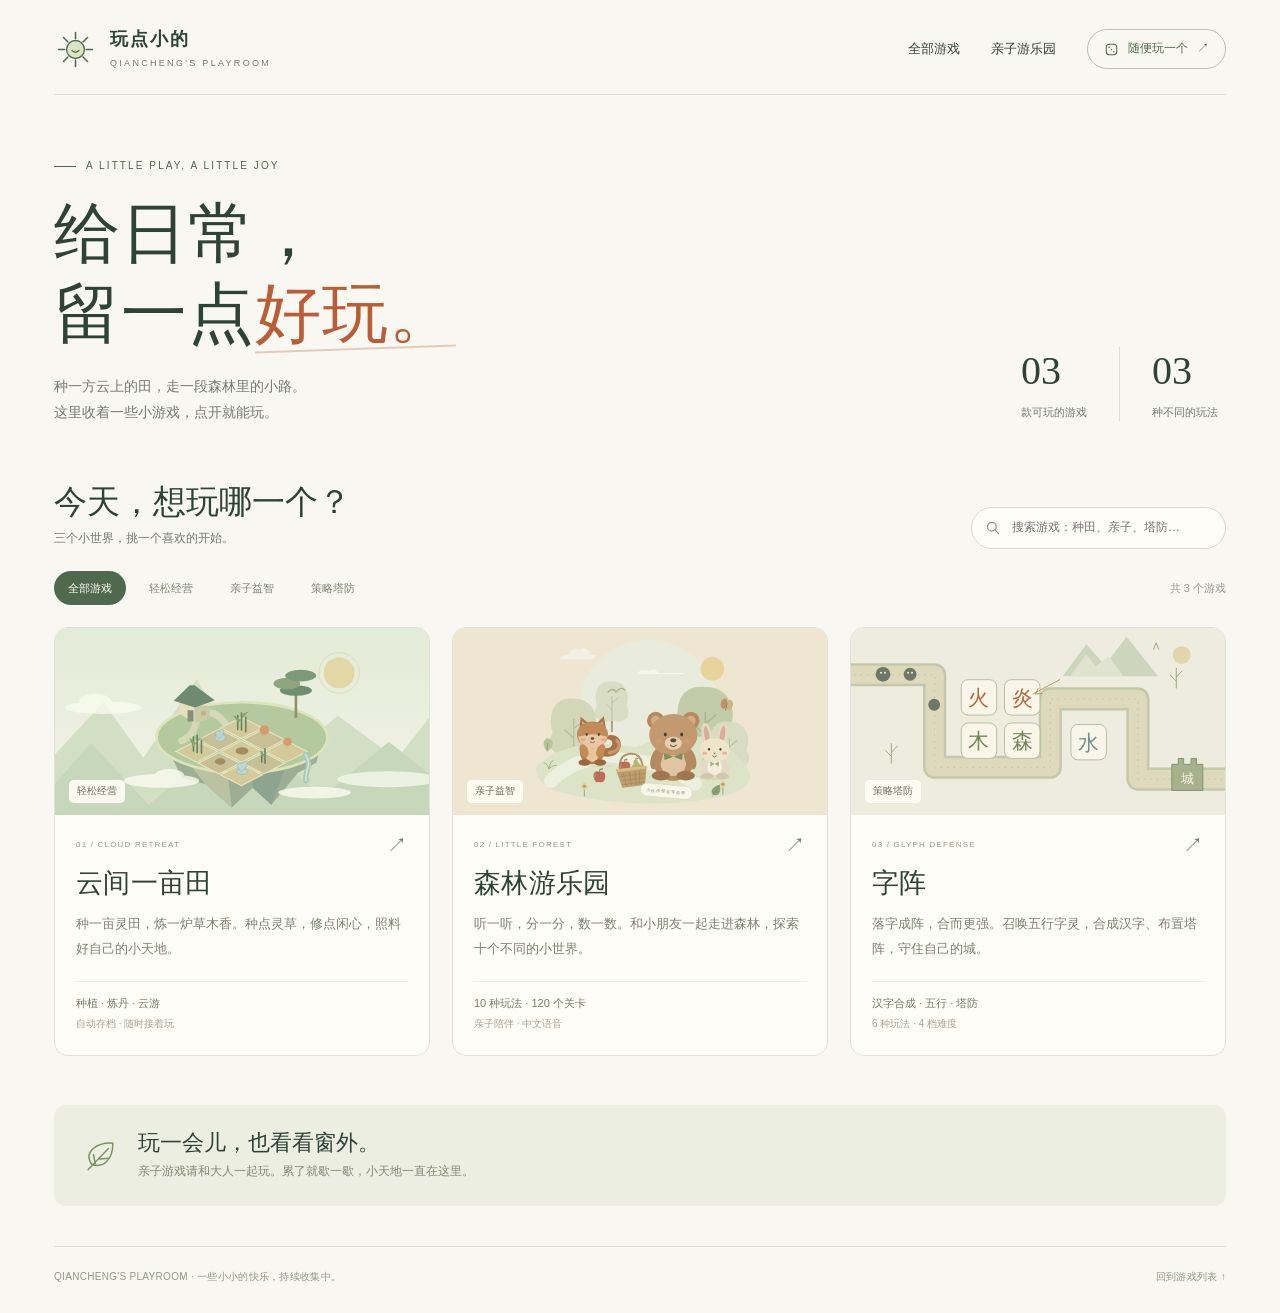
==== index.html @ b467f3e8 "feat: 发布三款小游戏及导航首页" ====
<!doctype html>
<html lang="zh-CN" class="no-js">
<head>
  <meta charset="utf-8">
  <meta name="viewport" content="width=device-width, initial-scale=1">
  <meta name="theme-color" content="#f8f7f1">
  <meta name="description" content="三个点开就能玩的小游戏：云间一亩田、森林游乐园、字阵。轻松种田、亲子探索、汉字合成塔防，挑一种心情，开始玩。">
  <title>玩点小的 · qiancheng 的小游戏收藏</title>
  <link rel="icon" href="./minigame/SenLinYouLeYuan/icon.svg" type="image/svg+xml">
  <style>
    :root{color-scheme:light;--paper:#f8f7f1;--ink:#2f4237;--muted:#737b70;--line:#dedfd2;--green:#4f694e;--accent:#b95d37;--serif:"STKaiti","KaiTi","Noto Serif SC",serif}
    *{box-sizing:border-box}html{scroll-behavior:smooth;scroll-padding-top:28px}body{margin:0;background:var(--paper);color:var(--ink);font:15px/1.65 -apple-system,BlinkMacSystemFont,"Segoe UI","Microsoft YaHei",sans-serif}a{color:inherit;text-decoration:none}button,input{font:inherit}button,a,input{-webkit-tap-highlight-color:transparent}button{cursor:pointer}button:disabled{cursor:default;opacity:.5}a:focus-visible,button:focus-visible,input:focus-visible{outline:3px solid #b95d3780;outline-offset:5px}button:focus-visible{border-color:var(--accent)}[hidden]{display:none!important}.wrap{max-width:1256px;margin:auto;padding:0 42px}.skip{position:fixed;left:20px;top:-70px;padding:12px 20px;background:var(--green);color:white;z-index:10;border-radius:8px}.skip:focus{top:14px}.site-header{display:flex;align-items:center;justify-content:space-between;padding:27px 0 23px;border-bottom:1px solid var(--line);gap:20px}.brand{display:flex;align-items:center;gap:13px}.brand-mark{width:43px;height:43px;color:var(--green)}.brand strong{display:block;font-size:18px;letter-spacing:2px;font-weight:650;line-height:1.4}.brand small{display:block;font-size:9px;letter-spacing:2.3px;color:var(--muted);margin-top:4px}.nav{display:flex;align-items:center;gap:31px;font-size:13px}.nav a:hover{color:var(--accent)}.random{border:1px solid #b8c2af;border-radius:24px;background:transparent;color:var(--green);padding:9px 16px;display:flex;align-items:center;gap:9px;font-size:12px;transition:background .2s}.random:hover{background:#e9eddf}.random svg{width:15px;height:15px}.hero{padding:63px 0 48px;display:grid;grid-template-columns:1fr auto;align-items:end;gap:32px}.eyebrow{font-size:10px;letter-spacing:2.1px;color:var(--green);display:flex;align-items:center;gap:10px;margin:0 0 19px}.eyebrow:before{content:"";display:block;width:22px;height:1px;background:var(--green)}h1{font-family:var(--serif);font-size:66px;font-weight:500;line-height:1.22;letter-spacing:1px;margin:0 0 18px}h1 em{font-style:normal;color:var(--accent);position:relative;white-space:nowrap}h1 em:after{content:"";position:absolute;left:0;right:0;bottom:0;border-bottom:2px solid #c6926c70;transform:rotate(-2deg)}.intro{font-size:14px;color:var(--muted);margin:0;line-height:1.9}.hero-aside{display:flex;gap:32px;padding:0 8px 5px 0}.stat{display:flex;flex-direction:column}.stat strong{font-family:Georgia,serif;font-size:40px;font-weight:400;line-height:1.2}.stat span{font-size:11px;color:var(--muted);margin-top:8px}.stat+.stat{border-left:1px solid var(--line);padding-left:32px}.section-label{display:flex;justify-content:space-between;align-items:center;margin:0 0 15px;gap:20px}.section-label h2{font-size:13px;font-weight:600;letter-spacing:1.4px;margin:0}.section-label>span{font-size:10px;letter-spacing:1.5px;color:#8a9081}.collections{display:grid;grid-template-columns:1fr 1fr;gap:22px}.collection{border:1px solid #d7ddc9;border-radius:18px;overflow:hidden;position:relative;background:#eef0e4;transition:transform .2s,box-shadow .2s}.collection:hover{transform:translateY(-4px);box-shadow:0 14px 35px #2f42370c}.collection-art{height:235px;overflow:hidden;position:relative}.collection-art>img{width:100%;height:100%;object-fit:cover;display:block}.forest-collection{background:#f2eade;border-color:#e2d8c6}.forest-collection .collection-art{background:#eae9d8}.forest-collection .collection-art>img{object-fit:contain;transform:scale(1.1);object-position:50% 45%}.collection-tag{position:absolute;top:17px;left:19px;border-radius:20px;background:#ffffffc9;padding:4px 11px;font-size:10px;color:#52614d;backdrop-filter:blur(5px)}.collection-copy{padding:20px 24px 23px;display:flex;align-items:end;gap:15px;border-top:1px solid #697b5717}.collection-copy>div{flex:1}.collection-copy small{font-size:9px;letter-spacing:2px;color:#8b937e}.collection-copy h3{font-family:var(--serif);font-size:29px;line-height:1.35;font-weight:500;margin:5px 0 6px}.collection-copy p{font-size:12px;color:var(--muted);margin:0}.round-arrow{width:38px;height:38px;display:grid;place-items:center;border:1px solid #b8c2a4;border-radius:50%;font-size:19px;flex-shrink:0}.forest-collection .round-arrow{border-color:#c8b99d}.catalog{padding-top:57px}.catalog-top{display:flex;align-items:end;justify-content:space-between;gap:20px;margin-bottom:22px}.catalog-top h2{font-family:var(--serif);font-size:33px;font-weight:500;margin:0;line-height:1.25}.catalog-top p{font-size:12px;color:var(--muted);margin:6px 0 0}.search{display:flex;align-items:center;gap:9px;border:1px solid #d5dacb;border-radius:25px;padding:8px 13px;background:#fffdf8;min-width:255px}.search svg{width:16px;height:16px;flex-shrink:0;color:#8c9483}.search input{width:100%;min-width:0;border:0;background:transparent;outline:none;color:var(--ink);font-size:12px;padding:2px}.search:focus-within{border-color:var(--green);box-shadow:0 0 0 3px #4f694e12}.search input:focus-visible{outline:0}.clear-search{border:0;background:transparent;color:#8c9483;font-size:18px;line-height:1;padding:3px}.catalog-tools{display:flex;justify-content:space-between;align-items:center;gap:18px;margin-bottom:22px}.filters{display:flex;flex-wrap:wrap;gap:9px}.filter{background:transparent;border:1px solid transparent;border-radius:20px;font-size:11px;color:#7d8577;padding:7px 13px;white-space:nowrap}.filter:hover{background:#ebeede}.filter[aria-pressed=true]{background:var(--green);color:#fffdf3}.result-count{font-size:11px;color:#969b8e;white-space:nowrap}.games-grid{display:grid;grid-template-columns:repeat(3,minmax(0,1fr));gap:22px}.game-card{border:1px solid #e0e2d6;border-radius:14px;overflow:hidden;background:#fffdf8;min-width:0;transition:transform .2s,box-shadow .2s,border-color .2s}.game-card:hover{transform:translateY(-4px);border-color:#c3cbb4;box-shadow:0 12px 26px #2f42370b}.game-link{display:flex;flex-direction:column;height:100%}.game-cover{aspect-ratio:2/1;position:relative;overflow:hidden;background:#e9eddf}.game-cover img{width:100%;height:100%;display:block;object-fit:cover;transition:transform .35s}.game-card:hover .game-cover img{transform:scale(1.035)}.game-cover.peach{background:#f0e2d5}.game-cover.sand{background:#eee6d0}.game-cover.rose{background:#f0e1dc}.game-cover.sky{background:#e1e8e4}.game-cover.moss{background:#e6ead8}.game-cover.butter{background:#f0ead6}.game-cover.mint{background:#e0e9de}.game-cover.lavender{background:#e9e6ed}.game-cover.clay{background:#ede3d9}.cover-label{position:absolute;bottom:12px;left:14px;background:#fffdf4e6;border:1px solid #ffffffaa;border-radius:5px;padding:2px 7px;font-size:10px;color:#69715e}.game-body{padding:16px 18px 17px;display:flex;flex:1;flex-direction:column}.card-meta{font-size:8px;letter-spacing:1.2px;color:#929987;display:flex;justify-content:space-between;align-items:center}.arrow{font-size:20px;line-height:1;color:#728065}.game-body h3{font-size:17px;font-weight:550;margin:6px 0 7px;letter-spacing:.3px}.game-body>p{font-size:12px;line-height:1.8;color:#7a8372;margin:0 0 19px;flex:1}.game-foot{border-top:1px solid #eceee4;padding-top:12px;display:flex;flex-direction:column;gap:4px;font-size:10px}.game-foot span:first-child{color:#718064}.game-foot span:last-child{font-size:9px;color:#a0a693}.empty{border:1px dashed #cfd6bf;padding:48px 20px;text-align:center;border-radius:14px;color:var(--muted)}.empty h3{font-size:17px;color:var(--ink);font-weight:500;margin:0 0 8px}.empty p{font-size:12px;margin:0 0 18px}.empty button{border:1px solid #bbc5ad;background:#f0f3e7;padding:8px 17px;border-radius:20px;font-size:12px;color:var(--green)}.little-note{margin:49px 0 0;padding:24px 28px;background:#eceee2;border-radius:12px;display:flex;align-items:center;gap:19px}.note-icon{width:37px;height:37px;color:#7c9266;flex-shrink:0}.little-note h2{font-family:var(--serif);font-size:22px;font-weight:500;line-height:1.3;margin:0 0 5px}.little-note p{font-size:12px;color:#808771;margin:0}.site-footer{display:flex;justify-content:space-between;align-items:center;gap:18px;border-top:1px solid var(--line);margin-top:40px;padding:22px 0 28px;color:#919987;font-size:10px;letter-spacing:.3px}.site-footer a:hover{color:var(--green)}.no-js .search,.no-js .catalog-tools,.no-js .random{display:none}.noscript{font-size:12px;color:var(--muted);margin:16px 0}
    @media(min-width:1400px){.wrap{max-width:1380px;padding:0 56px}.games-grid{grid-template-columns:repeat(4,minmax(0,1fr))}.collection-art{height:260px}.hero{padding-top:69px}}
    @media(max-width:850px){.wrap{padding:0 26px}.hero{padding:45px 0 35px}h1{font-size:52px}.hero-aside{gap:20px}.stat+.stat{padding-left:20px}.stat strong{font-size:34px}.collections{gap:16px}.collection-art{height:195px}.collection-copy{padding:17px}.collection-copy h3{font-size:25px}.games-grid{grid-template-columns:repeat(2,minmax(0,1fr));gap:17px}.nav{gap:18px}.catalog-top{align-items:center}.search{min-width:220px}.catalog{padding-top:42px}.catalog-tools{align-items:start;flex-direction:column;gap:9px}.result-count{align-self:flex-end;margin-top:-1px}}
    @media(max-width:540px){.wrap{padding:0 18px}.site-header{padding:20px 0 18px}.brand{gap:9px}.brand-mark{width:34px;height:34px}.brand strong{font-size:16px}.brand small{font-size:8px;letter-spacing:1.7px}.nav>a{display:none}.random{padding:8px 11px;font-size:10px;gap:6px}.nav{gap:0}.hero{display:block;padding:35px 0 28px}.eyebrow{font-size:8px;margin-bottom:13px}h1{font-size:43px;letter-spacing:0;margin-bottom:14px}.intro{font-size:12px}.hero-aside{margin-top:25px;padding:0;gap:24px}.stat{flex-direction:row;align-items:baseline;gap:8px}.stat strong{font-size:27px}.stat span{font-size:10px;margin:0}.stat+.stat{padding-left:24px}.section-label h2{font-size:11px}.section-label>span{font-size:8px}.collections{grid-template-columns:1fr;gap:15px}.collection-art{height:180px}.collection-copy h3{font-size:25px}.collection-copy p{font-size:11px}.collection-copy small{font-size:8px}.catalog{padding-top:35px}.catalog-top{display:block;margin-bottom:17px}.catalog-top h2{font-size:28px}.catalog-top p{font-size:11px}.search{margin-top:18px;width:100%;padding:10px 13px}.catalog-tools{gap:13px;margin-bottom:17px}.filters{gap:5px}.filter{font-size:10px;padding:7px 10px}.result-count{font-size:10px}.games-grid{gap:12px}.game-card{border-radius:11px}.game-body{padding:11px 11px 12px}.game-body h3{font-size:14px;line-height:1.5;margin:5px 0}.game-body>p{font-size:10px;margin-bottom:13px;line-height:1.7}.card-meta{font-size:6px;letter-spacing:.5px}.arrow{font-size:17px}.cover-label{font-size:8px;bottom:8px;left:8px;padding:1px 5px}.game-foot{font-size:8px;gap:4px;padding-top:9px}.game-foot span:last-child{font-size:8px}.little-note{padding:20px 17px;gap:12px;margin-top:32px}.little-note h2{font-size:20px}.little-note p{font-size:10px}.note-icon{width:30px;height:30px}.site-footer{align-items:flex-start;font-size:9px;margin-top:29px;padding:18px 0 24px}.site-footer span{max-width:200px}}
    @media(prefers-reduced-motion:reduce){html{scroll-behavior:auto}*,*:before,*:after{transition:none!important}}
    /* One card per game collection: three games on the homepage. */
    .catalog{padding-top:8px}.games-grid{grid-template-columns:repeat(3,minmax(0,1fr))}.game-cover{aspect-ratio:2/1}.game-body{padding:20px 21px 22px}.game-body h3{font-family:var(--serif);font-size:27px;font-weight:500}.game-body>p{font-size:13px;line-height:1.9}.game-foot{font-size:11px}.game-foot span:last-child{font-size:10px}.game-cover img[src$="forest.svg"]{object-fit:contain;transform:scale(1.04)}
    @media(max-width:850px){.games-grid{grid-template-columns:repeat(2,minmax(0,1fr))}.game-body{padding:17px}.game-body h3{font-size:25px}.game-body>p{font-size:12px}}
    @media(max-width:540px){.catalog{padding-top:4px}.games-grid{grid-template-columns:1fr;gap:20px}.game-body{padding:18px 20px 20px}.game-body h3{font-size:27px}.game-body>p{font-size:12px}.card-meta{font-size:9px}.cover-label{font-size:10px;left:14px;bottom:13px;padding:3px 8px}.game-foot{font-size:11px}.game-foot span:last-child{font-size:10px}}
  </style>
</head>
<body>
  <a class="skip" href="#catalog">跳到游戏列表</a>
  <div class="wrap">
    <header class="site-header">
      <a class="brand" href="./index.html" aria-label="玩点小的首页"><svg class="brand-mark" viewBox="0 0 48 48" fill="none" aria-hidden="true"><path d="M24 5v7m0 24v7M5 24h7m24 0h7M10.6 10.6l5 5m16.8 16.8 5 5M10.6 37.4l5-5m16.8-16.8 5-5" stroke="currentColor" stroke-width="1.7" stroke-linecap="round"/><circle cx="24" cy="24" r="10" fill="#dce4c6" stroke="currentColor" stroke-width="1.5"/><path d="M20 25q4 4 8 0" stroke="currentColor" stroke-width="1.5" stroke-linecap="round"/></svg><span><strong>玩点小的</strong><small>QIANCHENG'S PLAYROOM</small></span></a>
      <nav class="nav" aria-label="主导航"><a href="#catalog">全部游戏</a><a href="./minigame/SenLinYouLeYuan/index.html">亲子游乐园</a><button class="random" id="randomGame" hidden><svg viewBox="0 0 20 20" fill="none" aria-hidden="true"><rect x="3" y="3" width="14" height="14" rx="4" stroke="currentColor" stroke-width="1.4"/><circle cx="7" cy="7" r="1" fill="currentColor"/><circle cx="13" cy="13" r="1" fill="currentColor"/><circle cx="10" cy="10" r="1" fill="currentColor"/></svg> 随便玩一个 <span aria-hidden="true">↗</span></button></nav>
    </header>
    <main>
      <section class="hero" aria-labelledby="heroTitle"><div><p class="eyebrow">A LITTLE PLAY, A LITTLE JOY</p><h1 id="heroTitle">给日常，<br>留一点<em>好玩。</em></h1><p class="intro">种一方云上的田，走一段森林里的小路。<br>这里收着一些小游戏，点开就能玩。</p></div><div class="hero-aside" aria-label="游戏概况"><div class="stat"><strong>03</strong><span>款可玩的游戏</span></div><div class="stat"><strong>03</strong><span>种不同的玩法</span></div></div></section>
      <section class="catalog" id="catalog" aria-labelledby="catalogTitle"><div class="catalog-top"><div><h2 id="catalogTitle">今天，想玩哪一个？</h2><p>三个小世界，挑一个喜欢的开始。</p></div><label class="search"><svg viewBox="0 0 20 20" fill="none" aria-hidden="true"><circle cx="8.5" cy="8.5" r="5.5" stroke="currentColor" stroke-width="1.5"/><path d="m13 13 4 4" stroke="currentColor" stroke-width="1.5" stroke-linecap="round"/></svg><input id="gameSearch" type="search" placeholder="搜索游戏：种田、亲子、塔防…" aria-label="搜索游戏" autocomplete="off"><button class="clear-search" id="clearSearch" type="button" aria-label="清空搜索" hidden>×</button></label></div>
        <div class="catalog-tools"><div class="filters" role="group" aria-label="按玩法筛选"><button class="filter" data-filter="全部" aria-pressed="true">全部游戏</button><button class="filter" data-filter="轻松经营" aria-pressed="false">轻松经营</button><button class="filter" data-filter="亲子益智" aria-pressed="false">亲子益智</button><button class="filter" data-filter="策略塔防" aria-pressed="false">策略塔防</button></div><span class="result-count" id="resultCount" role="status" aria-live="polite">共 3 个游戏</span></div>
        <div class="games-grid" id="gameGrid">
      <article class="game-card" data-category="轻松经营" data-search="云间一亩田 种一亩灵田，炼一炉草木香。种点灵草，修点闲心，照料好自己的小天地。 轻松经营 种植 · 炼丹 · 云游 种田 修仙">
        <a class="game-link" href="./minigame/cloud-retreat/index.html" aria-label="开始玩云间一亩田">
          <div class="game-cover sage"><img src="./minigame/cloud-retreat/assets/cover.svg" alt="云间一亩田游戏插画" width="760" height="380"><span class="cover-label">轻松经营</span></div>
          <div class="game-body"><div class="card-meta"><span>01 / CLOUD RETREAT</span><span class="arrow" aria-hidden="true">↗</span></div><h3>云间一亩田</h3><p>种一亩灵田，炼一炉草木香。种点灵草，修点闲心，照料好自己的小天地。</p><div class="game-foot"><span>种植 · 炼丹 · 云游</span><span>自动存档 · 随时接着玩</span></div></div>
        </a>
      </article>
      <article class="game-card" data-category="亲子益智" data-search="森林游乐园 听一听，分一分，数一数。和小朋友一起走进森林，探索十个不同的小世界。 亲子益智 10 种玩法 · 120 个关卡">
        <a class="game-link" href="./minigame/SenLinYouLeYuan/index.html" aria-label="开始玩森林游乐园">
          <div class="game-cover sand"><img src="./assets/game-covers/forest.svg" alt="森林游乐园游戏插画" width="760" height="380"><span class="cover-label">亲子益智</span></div>
          <div class="game-body"><div class="card-meta"><span>02 / LITTLE FOREST</span><span class="arrow" aria-hidden="true">↗</span></div><h3>森林游乐园</h3><p>听一听，分一分，数一数。和小朋友一起走进森林，探索十个不同的小世界。</p><div class="game-foot"><span>10 种玩法 · 120 个关卡</span><span>亲子陪伴 · 中文语音</span></div></div>
        </a>
      </article>
      <article class="game-card" data-category="策略塔防" data-search="字阵 落字成阵，合而更强。召唤五行字灵，合成汉字、布置塔阵，守住自己的城。 策略塔防 汉字合成 · 五行 · 塔防">
        <a class="game-link" href="./minigame/glyph-defense/index.html" aria-label="开始玩字阵">
          <div class="game-cover butter"><img src="./assets/game-covers/glyph-defense.svg" alt="字阵游戏插画" width="760" height="380"><span class="cover-label">策略塔防</span></div>
          <div class="game-body"><div class="card-meta"><span>03 / GLYPH DEFENSE</span><span class="arrow" aria-hidden="true">↗</span></div><h3>字阵</h3><p>落字成阵，合而更强。召唤五行字灵，合成汉字、布置塔阵，守住自己的城。</p><div class="game-foot"><span>汉字合成 · 五行 · 塔防</span><span>6 种玩法 · 4 档难度</span></div></div>
        </a>
      </article>
        </div><div class="empty" id="emptyState" hidden><h3>这个小游戏，还没被收进来。</h3><p>换个关键词，或者看看其他玩法吧。</p><button id="resetFilters" type="button">看看全部游戏</button></div>
        <noscript><p class="noscript">所有游戏链接都可以直接打开。开启 JavaScript 后可使用搜索、筛选和随机选择。</p></noscript>
      </section>
      <aside class="little-note"><svg class="note-icon" viewBox="0 0 42 42" fill="none" aria-hidden="true"><path d="M11 31C1 16 18 6 35 7c0 18-10 29-24 24Z" stroke="currentColor" stroke-width="1.7"/><path d="m7 37 23-24m-15 17-2-10m7 5 10-1" stroke="currentColor" stroke-width="1.7" stroke-linecap="round"/></svg><div><h2>玩一会儿，也看看窗外。</h2><p>亲子游戏请和大人一起玩。累了就歇一歇，小天地一直在这里。</p></div></aside>
    </main>
    <footer class="site-footer"><span>QIANCHENG'S PLAYROOM · 一些小小的快乐，持续收集中。</span><a href="#catalog">回到游戏列表 ↑</a></footer>
  </div>
  <script>
    (() => {
      'use strict';
      document.documentElement.classList.remove('no-js');
      const cards=[...document.querySelectorAll('.game-card')], input=document.getElementById('gameSearch'), random=document.getElementById('randomGame');
      let category='全部';
      function filterGames(){
        const query=input.value.trim().toLocaleLowerCase('zh-CN');let count=0;
        for(const card of cards){const match=(category==='全部'||card.dataset.category===category)&&(!query||card.dataset.search.toLocaleLowerCase('zh-CN').includes(query));card.hidden=!match;if(match)count++;}
        document.getElementById('resultCount').textContent=count===cards.length?'共 '+cards.length+' 个游戏':'找到 '+count+' 个游戏';
        document.getElementById('emptyState').hidden=count!==0;document.getElementById('clearSearch').hidden=!input.value;random.disabled=count===0;
      }
      input.addEventListener('input',filterGames);
      for(const button of document.querySelectorAll('[data-filter]'))button.addEventListener('click',()=>{category=button.dataset.filter;document.querySelectorAll('[data-filter]').forEach(b=>b.setAttribute('aria-pressed',String(b===button)));filterGames();});
      document.getElementById('clearSearch').addEventListener('click',()=>{input.value='';filterGames();input.focus();});
      document.getElementById('resetFilters').addEventListener('click',()=>{input.value='';document.querySelector('[data-filter="全部"]').click();input.focus();});
      random.hidden=false;random.addEventListener('click',()=>{const visible=cards.filter(card=>!card.hidden);if(visible.length)location.assign(visible[Math.floor(Math.random()*visible.length)].querySelector('a').href);});
      filterGames();
    })();
  </script>
</body>
</html>
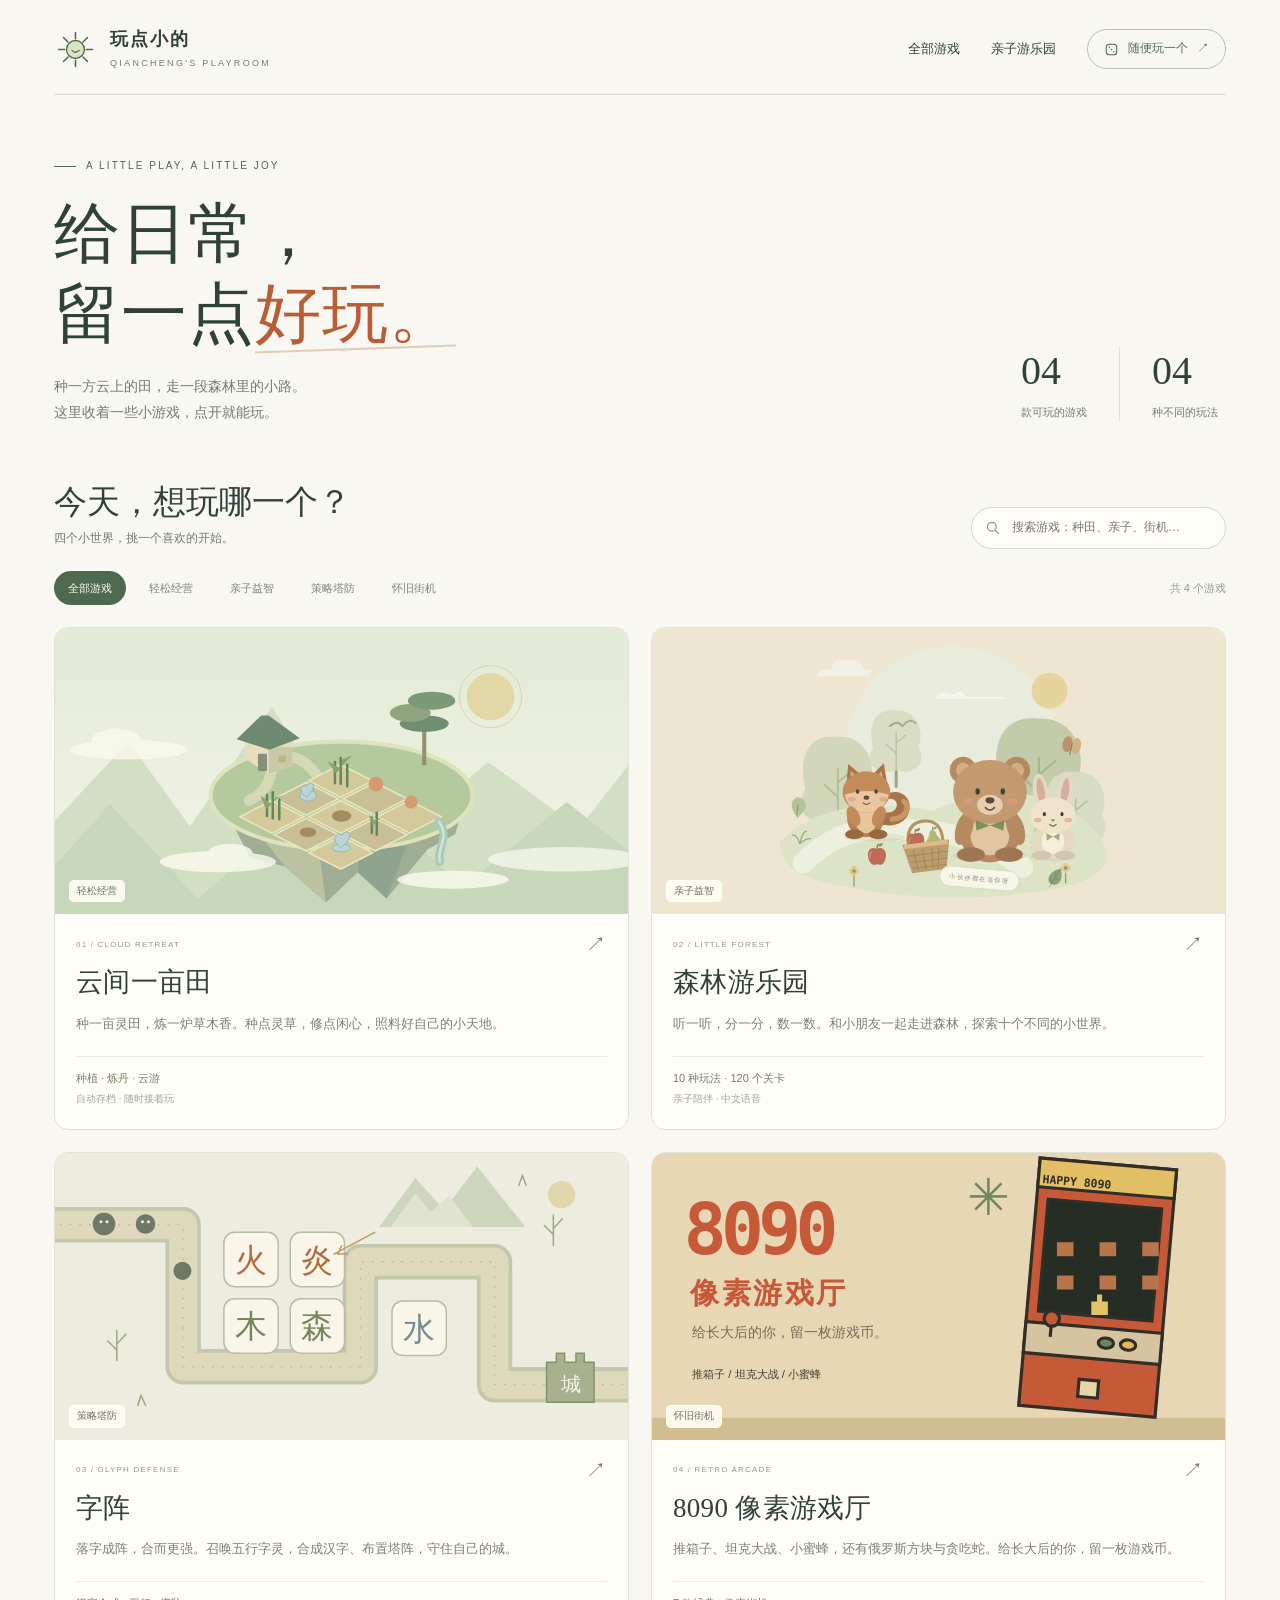
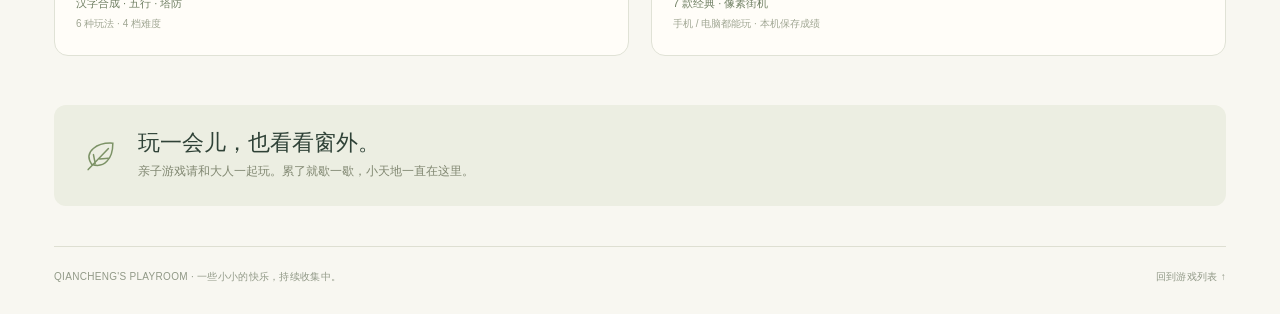
==== commit 9584c57a: "增加 8090 像素游戏厅" ====
--- a/index.html
+++ b/index.html
@@ -4,7 +4,7 @@
   <meta charset="utf-8">
   <meta name="viewport" content="width=device-width, initial-scale=1">
   <meta name="theme-color" content="#f8f7f1">
-  <meta name="description" content="三个点开就能玩的小游戏：云间一亩田、森林游乐园、字阵。轻松种田、亲子探索、汉字合成塔防，挑一种心情，开始玩。">
+  <meta name="description" content="四个点开就能玩的小游戏合集：云间一亩田、森林游乐园、字阵、8090像素游戏厅。轻松种田、亲子探索、汉字合成塔防、怀旧街机，挑一种心情，开始玩。">
   <title>玩点小的 · qiancheng 的小游戏收藏</title>
   <link rel="icon" href="./minigame/SenLinYouLeYuan/icon.svg" type="image/svg+xml">
   <style>
@@ -14,8 +14,9 @@
     @media(max-width:850px){.wrap{padding:0 26px}.hero{padding:45px 0 35px}h1{font-size:52px}.hero-aside{gap:20px}.stat+.stat{padding-left:20px}.stat strong{font-size:34px}.collections{gap:16px}.collection-art{height:195px}.collection-copy{padding:17px}.collection-copy h3{font-size:25px}.games-grid{grid-template-columns:repeat(2,minmax(0,1fr));gap:17px}.nav{gap:18px}.catalog-top{align-items:center}.search{min-width:220px}.catalog{padding-top:42px}.catalog-tools{align-items:start;flex-direction:column;gap:9px}.result-count{align-self:flex-end;margin-top:-1px}}
     @media(max-width:540px){.wrap{padding:0 18px}.site-header{padding:20px 0 18px}.brand{gap:9px}.brand-mark{width:34px;height:34px}.brand strong{font-size:16px}.brand small{font-size:8px;letter-spacing:1.7px}.nav>a{display:none}.random{padding:8px 11px;font-size:10px;gap:6px}.nav{gap:0}.hero{display:block;padding:35px 0 28px}.eyebrow{font-size:8px;margin-bottom:13px}h1{font-size:43px;letter-spacing:0;margin-bottom:14px}.intro{font-size:12px}.hero-aside{margin-top:25px;padding:0;gap:24px}.stat{flex-direction:row;align-items:baseline;gap:8px}.stat strong{font-size:27px}.stat span{font-size:10px;margin:0}.stat+.stat{padding-left:24px}.section-label h2{font-size:11px}.section-label>span{font-size:8px}.collections{grid-template-columns:1fr;gap:15px}.collection-art{height:180px}.collection-copy h3{font-size:25px}.collection-copy p{font-size:11px}.collection-copy small{font-size:8px}.catalog{padding-top:35px}.catalog-top{display:block;margin-bottom:17px}.catalog-top h2{font-size:28px}.catalog-top p{font-size:11px}.search{margin-top:18px;width:100%;padding:10px 13px}.catalog-tools{gap:13px;margin-bottom:17px}.filters{gap:5px}.filter{font-size:10px;padding:7px 10px}.result-count{font-size:10px}.games-grid{gap:12px}.game-card{border-radius:11px}.game-body{padding:11px 11px 12px}.game-body h3{font-size:14px;line-height:1.5;margin:5px 0}.game-body>p{font-size:10px;margin-bottom:13px;line-height:1.7}.card-meta{font-size:6px;letter-spacing:.5px}.arrow{font-size:17px}.cover-label{font-size:8px;bottom:8px;left:8px;padding:1px 5px}.game-foot{font-size:8px;gap:4px;padding-top:9px}.game-foot span:last-child{font-size:8px}.little-note{padding:20px 17px;gap:12px;margin-top:32px}.little-note h2{font-size:20px}.little-note p{font-size:10px}.note-icon{width:30px;height:30px}.site-footer{align-items:flex-start;font-size:9px;margin-top:29px;padding:18px 0 24px}.site-footer span{max-width:200px}}
     @media(prefers-reduced-motion:reduce){html{scroll-behavior:auto}*,*:before,*:after{transition:none!important}}
-    /* One card per game collection: three games on the homepage. */
-    .catalog{padding-top:8px}.games-grid{grid-template-columns:repeat(3,minmax(0,1fr))}.game-cover{aspect-ratio:2/1}.game-body{padding:20px 21px 22px}.game-body h3{font-family:var(--serif);font-size:27px;font-weight:500}.game-body>p{font-size:13px;line-height:1.9}.game-foot{font-size:11px}.game-foot span:last-child{font-size:10px}.game-cover img[src$="forest.svg"]{object-fit:contain;transform:scale(1.04)}
+    /* One card per game collection: four collections on the homepage. */
+    .catalog{padding-top:8px}.games-grid{grid-template-columns:repeat(2,minmax(0,1fr))}.game-cover{aspect-ratio:2/1}.game-body{padding:20px 21px 22px}.game-body h3{font-family:var(--serif);font-size:27px;font-weight:500}.game-body>p{font-size:13px;line-height:1.9}.game-foot{font-size:11px}.game-foot span:last-child{font-size:10px}.game-cover img[src$="forest.svg"]{object-fit:contain;transform:scale(1.04)}
+    @media(min-width:1400px){.games-grid{grid-template-columns:repeat(4,minmax(0,1fr))}}
     @media(max-width:850px){.games-grid{grid-template-columns:repeat(2,minmax(0,1fr))}.game-body{padding:17px}.game-body h3{font-size:25px}.game-body>p{font-size:12px}}
     @media(max-width:540px){.catalog{padding-top:4px}.games-grid{grid-template-columns:1fr;gap:20px}.game-body{padding:18px 20px 20px}.game-body h3{font-size:27px}.game-body>p{font-size:12px}.card-meta{font-size:9px}.cover-label{font-size:10px;left:14px;bottom:13px;padding:3px 8px}.game-foot{font-size:11px}.game-foot span:last-child{font-size:10px}}
   </style>
@@ -28,9 +29,9 @@
       <nav class="nav" aria-label="主导航"><a href="#catalog">全部游戏</a><a href="./minigame/SenLinYouLeYuan/index.html">亲子游乐园</a><button class="random" id="randomGame" hidden><svg viewBox="0 0 20 20" fill="none" aria-hidden="true"><rect x="3" y="3" width="14" height="14" rx="4" stroke="currentColor" stroke-width="1.4"/><circle cx="7" cy="7" r="1" fill="currentColor"/><circle cx="13" cy="13" r="1" fill="currentColor"/><circle cx="10" cy="10" r="1" fill="currentColor"/></svg> 随便玩一个 <span aria-hidden="true">↗</span></button></nav>
     </header>
     <main>
-      <section class="hero" aria-labelledby="heroTitle"><div><p class="eyebrow">A LITTLE PLAY, A LITTLE JOY</p><h1 id="heroTitle">给日常，<br>留一点<em>好玩。</em></h1><p class="intro">种一方云上的田，走一段森林里的小路。<br>这里收着一些小游戏，点开就能玩。</p></div><div class="hero-aside" aria-label="游戏概况"><div class="stat"><strong>03</strong><span>款可玩的游戏</span></div><div class="stat"><strong>03</strong><span>种不同的玩法</span></div></div></section>
-      <section class="catalog" id="catalog" aria-labelledby="catalogTitle"><div class="catalog-top"><div><h2 id="catalogTitle">今天，想玩哪一个？</h2><p>三个小世界，挑一个喜欢的开始。</p></div><label class="search"><svg viewBox="0 0 20 20" fill="none" aria-hidden="true"><circle cx="8.5" cy="8.5" r="5.5" stroke="currentColor" stroke-width="1.5"/><path d="m13 13 4 4" stroke="currentColor" stroke-width="1.5" stroke-linecap="round"/></svg><input id="gameSearch" type="search" placeholder="搜索游戏：种田、亲子、塔防…" aria-label="搜索游戏" autocomplete="off"><button class="clear-search" id="clearSearch" type="button" aria-label="清空搜索" hidden>×</button></label></div>
-        <div class="catalog-tools"><div class="filters" role="group" aria-label="按玩法筛选"><button class="filter" data-filter="全部" aria-pressed="true">全部游戏</button><button class="filter" data-filter="轻松经营" aria-pressed="false">轻松经营</button><button class="filter" data-filter="亲子益智" aria-pressed="false">亲子益智</button><button class="filter" data-filter="策略塔防" aria-pressed="false">策略塔防</button></div><span class="result-count" id="resultCount" role="status" aria-live="polite">共 3 个游戏</span></div>
+      <section class="hero" aria-labelledby="heroTitle"><div><p class="eyebrow">A LITTLE PLAY, A LITTLE JOY</p><h1 id="heroTitle">给日常，<br>留一点<em>好玩。</em></h1><p class="intro">种一方云上的田，走一段森林里的小路。<br>这里收着一些小游戏，点开就能玩。</p></div><div class="hero-aside" aria-label="游戏概况"><div class="stat"><strong>04</strong><span>款可玩的游戏</span></div><div class="stat"><strong>04</strong><span>种不同的玩法</span></div></div></section>
+      <section class="catalog" id="catalog" aria-labelledby="catalogTitle"><div class="catalog-top"><div><h2 id="catalogTitle">今天，想玩哪一个？</h2><p>四个小世界，挑一个喜欢的开始。</p></div><label class="search"><svg viewBox="0 0 20 20" fill="none" aria-hidden="true"><circle cx="8.5" cy="8.5" r="5.5" stroke="currentColor" stroke-width="1.5"/><path d="m13 13 4 4" stroke="currentColor" stroke-width="1.5" stroke-linecap="round"/></svg><input id="gameSearch" type="search" placeholder="搜索游戏：种田、亲子、街机…" aria-label="搜索游戏" autocomplete="off"><button class="clear-search" id="clearSearch" type="button" aria-label="清空搜索" hidden>×</button></label></div>
+        <div class="catalog-tools"><div class="filters" role="group" aria-label="按玩法筛选"><button class="filter" data-filter="全部" aria-pressed="true">全部游戏</button><button class="filter" data-filter="轻松经营" aria-pressed="false">轻松经营</button><button class="filter" data-filter="亲子益智" aria-pressed="false">亲子益智</button><button class="filter" data-filter="策略塔防" aria-pressed="false">策略塔防</button><button class="filter" data-filter="怀旧街机" aria-pressed="false">怀旧街机</button></div><span class="result-count" id="resultCount" role="status" aria-live="polite">共 4 个游戏</span></div>
         <div class="games-grid" id="gameGrid">
       <article class="game-card" data-category="轻松经营" data-search="云间一亩田 种一亩灵田，炼一炉草木香。种点灵草，修点闲心，照料好自己的小天地。 轻松经营 种植 · 炼丹 · 云游 种田 修仙">
         <a class="game-link" href="./minigame/cloud-retreat/index.html" aria-label="开始玩云间一亩田">
@@ -48,6 +49,12 @@
         <a class="game-link" href="./minigame/glyph-defense/index.html" aria-label="开始玩字阵">
           <div class="game-cover butter"><img src="./assets/game-covers/glyph-defense.svg" alt="字阵游戏插画" width="760" height="380"><span class="cover-label">策略塔防</span></div>
           <div class="game-body"><div class="card-meta"><span>03 / GLYPH DEFENSE</span><span class="arrow" aria-hidden="true">↗</span></div><h3>字阵</h3><p>落字成阵，合而更强。召唤五行字灵，合成汉字、布置塔阵，守住自己的城。</p><div class="game-foot"><span>汉字合成 · 五行 · 塔防</span><span>6 种玩法 · 4 档难度</span></div></div>
+        </a>
+      </article>
+      <article class="game-card" data-category="怀旧街机" data-search="8090 像素游戏厅 推箱子 坦克大战 小蜜蜂 俄罗斯方块 贪吃蛇 打砖块 扫雷 经典 街机 怀旧 七款游戏">
+        <a class="game-link" href="./minigame/retro-arcade/index.html" aria-label="开始玩8090像素游戏厅">
+          <div class="game-cover peach"><img src="./minigame/retro-arcade/assets/cover.svg" alt="8090像素游戏厅街机插画" width="900" height="500"><span class="cover-label">怀旧街机</span></div>
+          <div class="game-body"><div class="card-meta"><span>04 / RETRO ARCADE</span><span class="arrow" aria-hidden="true">↗</span></div><h3>8090 像素游戏厅</h3><p>推箱子、坦克大战、小蜜蜂，还有俄罗斯方块与贪吃蛇。给长大后的你，留一枚游戏币。</p><div class="game-foot"><span>7 款经典 · 像素街机</span><span>手机 / 电脑都能玩 · 本机保存成绩</span></div></div>
         </a>
       </article>
         </div><div class="empty" id="emptyState" hidden><h3>这个小游戏，还没被收进来。</h3><p>换个关键词，或者看看其他玩法吧。</p><button id="resetFilters" type="button">看看全部游戏</button></div>
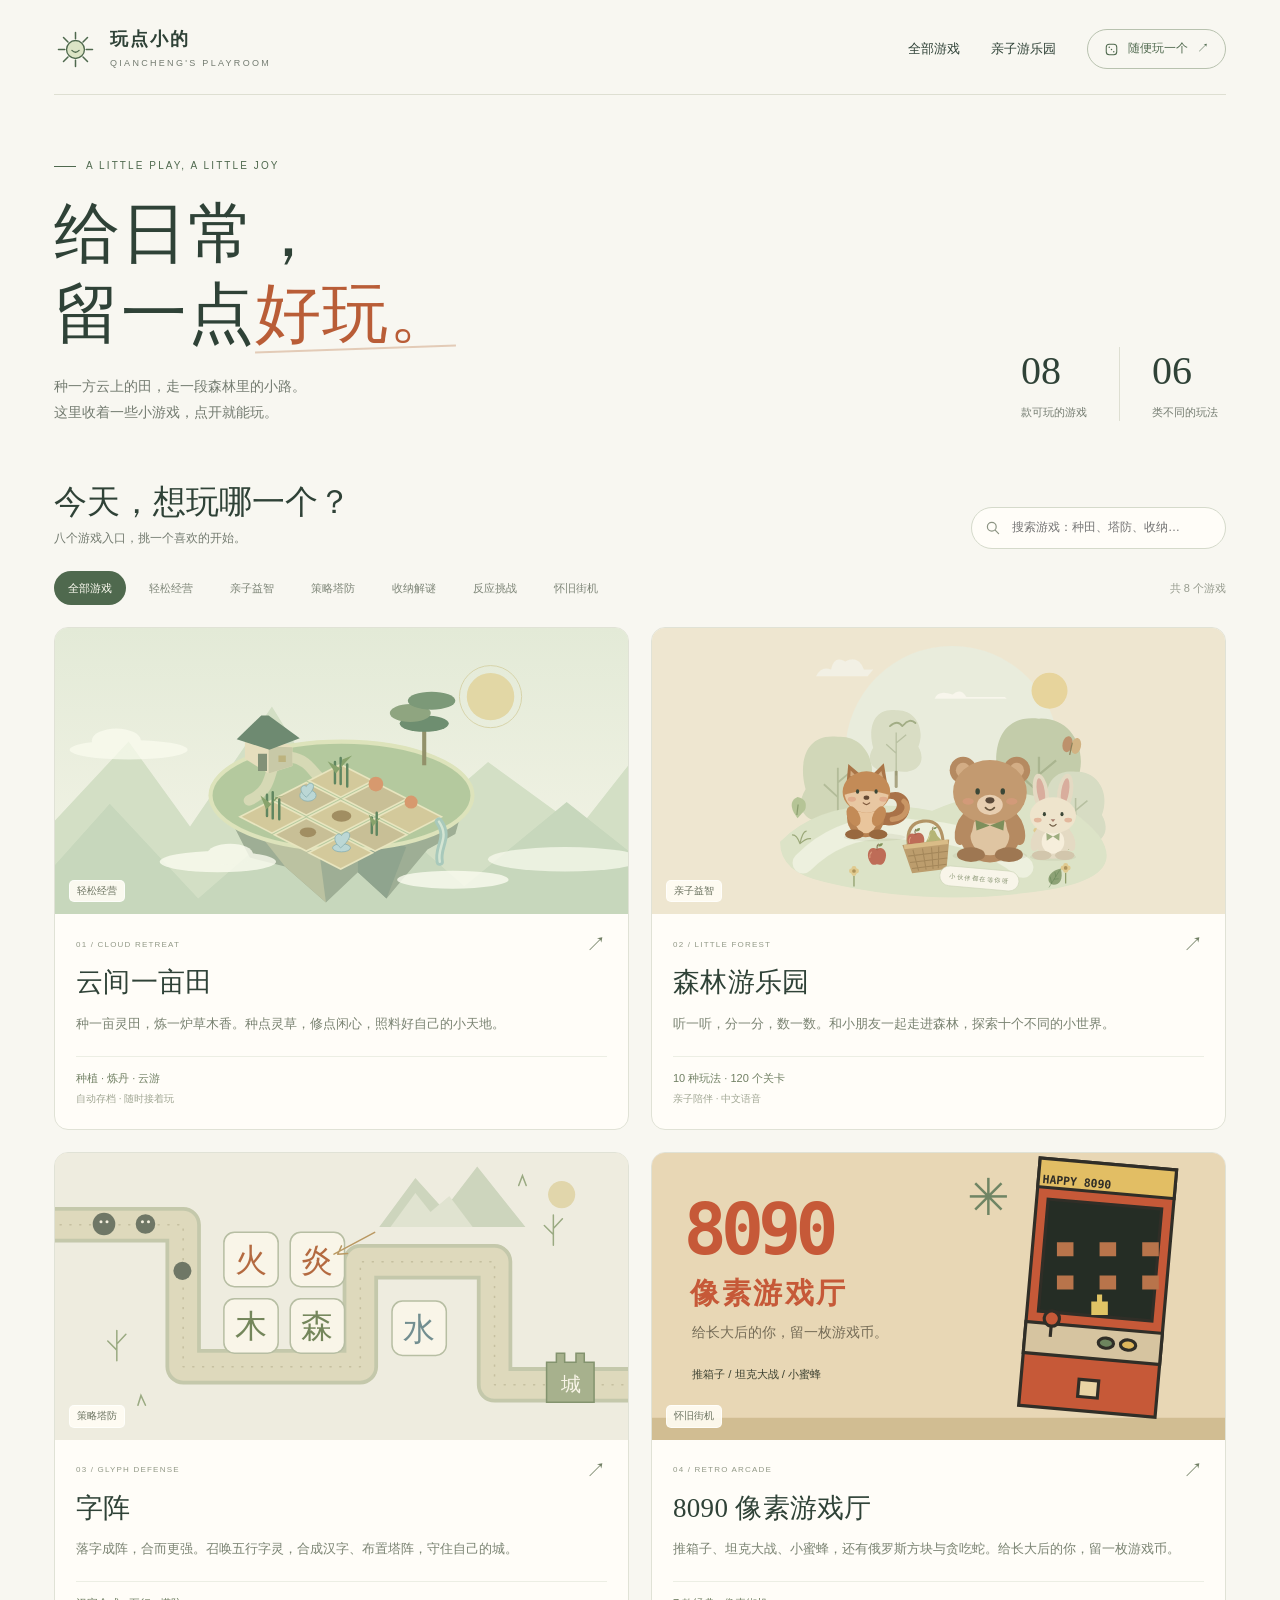
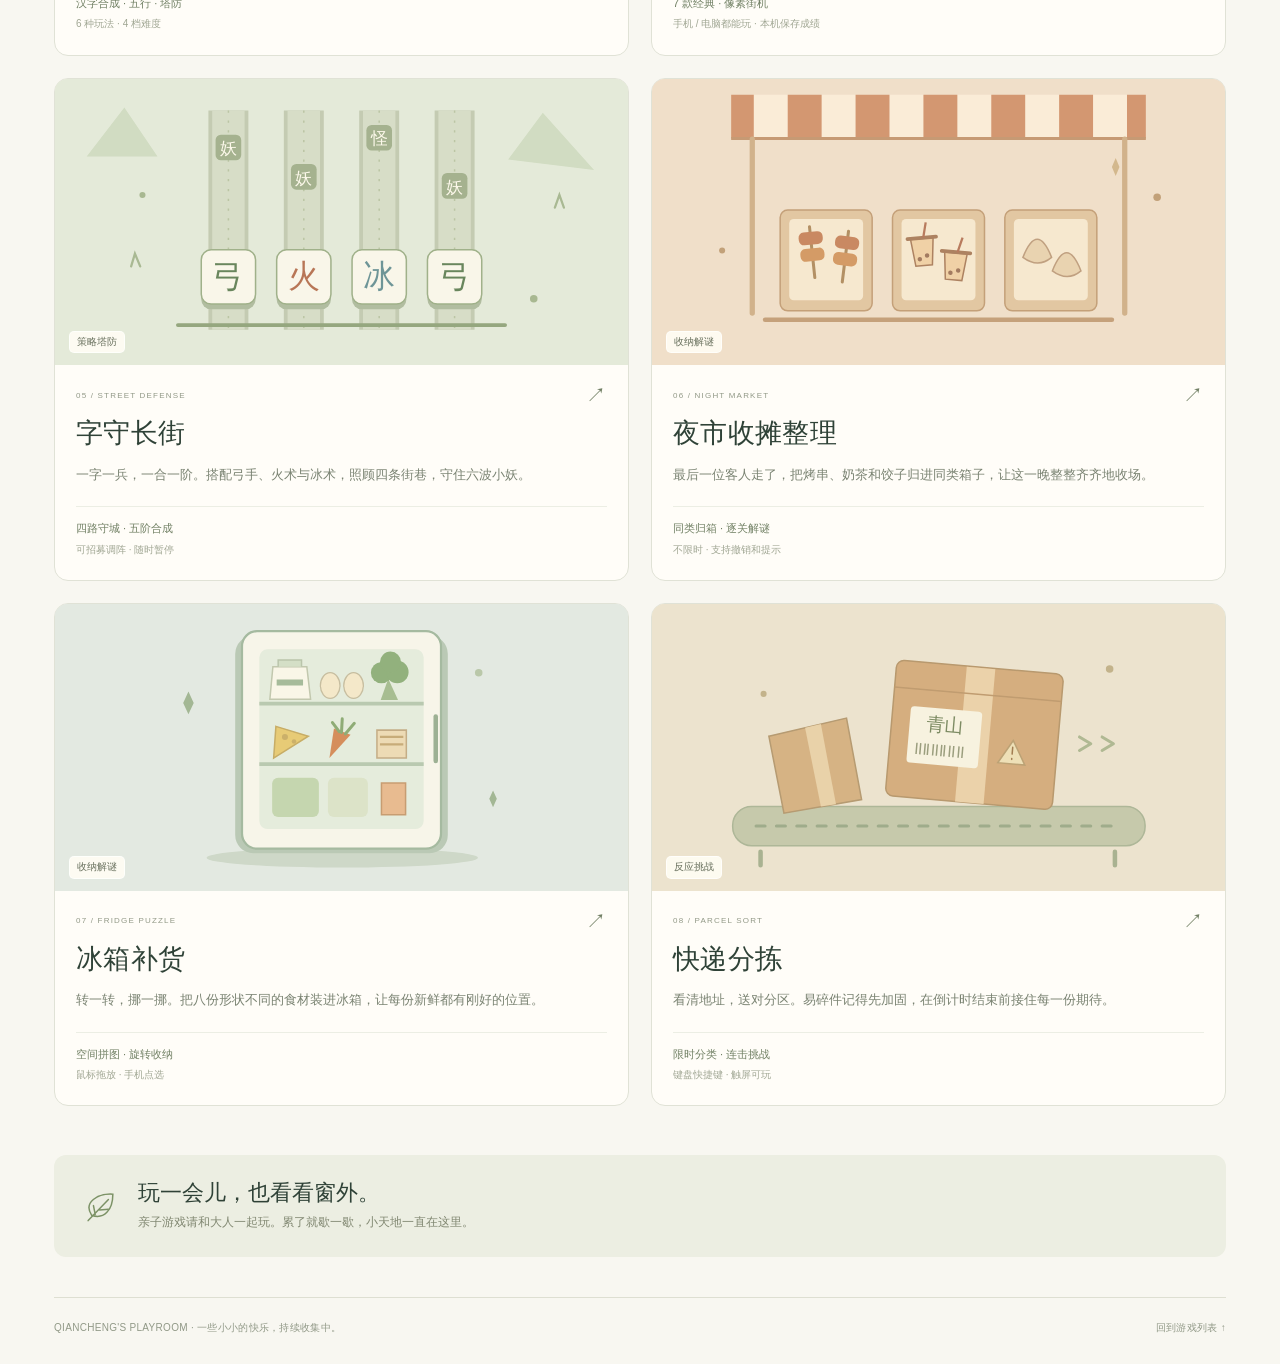
==== commit 182d784e: "feat(minigame): 发布四款小游戏并更新导航首页" ====
--- a/index.html
+++ b/index.html
@@ -4,7 +4,7 @@
   <meta charset="utf-8">
   <meta name="viewport" content="width=device-width, initial-scale=1">
   <meta name="theme-color" content="#f8f7f1">
-  <meta name="description" content="四个点开就能玩的小游戏合集：云间一亩田、森林游乐园、字阵、8090像素游戏厅。轻松种田、亲子探索、汉字合成塔防、怀旧街机，挑一种心情，开始玩。">
+  <meta name="description" content="八个点开就能玩的小游戏入口：种田、亲子探索、汉字塔防、怀旧街机、夜市整理、冰箱拼图和快递分拣。挑一种心情，开始玩。">
   <title>玩点小的 · qiancheng 的小游戏收藏</title>
   <link rel="icon" href="./minigame/SenLinYouLeYuan/icon.svg" type="image/svg+xml">
   <style>
@@ -14,7 +14,7 @@
     @media(max-width:850px){.wrap{padding:0 26px}.hero{padding:45px 0 35px}h1{font-size:52px}.hero-aside{gap:20px}.stat+.stat{padding-left:20px}.stat strong{font-size:34px}.collections{gap:16px}.collection-art{height:195px}.collection-copy{padding:17px}.collection-copy h3{font-size:25px}.games-grid{grid-template-columns:repeat(2,minmax(0,1fr));gap:17px}.nav{gap:18px}.catalog-top{align-items:center}.search{min-width:220px}.catalog{padding-top:42px}.catalog-tools{align-items:start;flex-direction:column;gap:9px}.result-count{align-self:flex-end;margin-top:-1px}}
     @media(max-width:540px){.wrap{padding:0 18px}.site-header{padding:20px 0 18px}.brand{gap:9px}.brand-mark{width:34px;height:34px}.brand strong{font-size:16px}.brand small{font-size:8px;letter-spacing:1.7px}.nav>a{display:none}.random{padding:8px 11px;font-size:10px;gap:6px}.nav{gap:0}.hero{display:block;padding:35px 0 28px}.eyebrow{font-size:8px;margin-bottom:13px}h1{font-size:43px;letter-spacing:0;margin-bottom:14px}.intro{font-size:12px}.hero-aside{margin-top:25px;padding:0;gap:24px}.stat{flex-direction:row;align-items:baseline;gap:8px}.stat strong{font-size:27px}.stat span{font-size:10px;margin:0}.stat+.stat{padding-left:24px}.section-label h2{font-size:11px}.section-label>span{font-size:8px}.collections{grid-template-columns:1fr;gap:15px}.collection-art{height:180px}.collection-copy h3{font-size:25px}.collection-copy p{font-size:11px}.collection-copy small{font-size:8px}.catalog{padding-top:35px}.catalog-top{display:block;margin-bottom:17px}.catalog-top h2{font-size:28px}.catalog-top p{font-size:11px}.search{margin-top:18px;width:100%;padding:10px 13px}.catalog-tools{gap:13px;margin-bottom:17px}.filters{gap:5px}.filter{font-size:10px;padding:7px 10px}.result-count{font-size:10px}.games-grid{gap:12px}.game-card{border-radius:11px}.game-body{padding:11px 11px 12px}.game-body h3{font-size:14px;line-height:1.5;margin:5px 0}.game-body>p{font-size:10px;margin-bottom:13px;line-height:1.7}.card-meta{font-size:6px;letter-spacing:.5px}.arrow{font-size:17px}.cover-label{font-size:8px;bottom:8px;left:8px;padding:1px 5px}.game-foot{font-size:8px;gap:4px;padding-top:9px}.game-foot span:last-child{font-size:8px}.little-note{padding:20px 17px;gap:12px;margin-top:32px}.little-note h2{font-size:20px}.little-note p{font-size:10px}.note-icon{width:30px;height:30px}.site-footer{align-items:flex-start;font-size:9px;margin-top:29px;padding:18px 0 24px}.site-footer span{max-width:200px}}
     @media(prefers-reduced-motion:reduce){html{scroll-behavior:auto}*,*:before,*:after{transition:none!important}}
-    /* One card per game collection: four collections on the homepage. */
+    /* One card per game collection: eight collections on the homepage. */
     .catalog{padding-top:8px}.games-grid{grid-template-columns:repeat(2,minmax(0,1fr))}.game-cover{aspect-ratio:2/1}.game-body{padding:20px 21px 22px}.game-body h3{font-family:var(--serif);font-size:27px;font-weight:500}.game-body>p{font-size:13px;line-height:1.9}.game-foot{font-size:11px}.game-foot span:last-child{font-size:10px}.game-cover img[src$="forest.svg"]{object-fit:contain;transform:scale(1.04)}
     @media(min-width:1400px){.games-grid{grid-template-columns:repeat(4,minmax(0,1fr))}}
     @media(max-width:850px){.games-grid{grid-template-columns:repeat(2,minmax(0,1fr))}.game-body{padding:17px}.game-body h3{font-size:25px}.game-body>p{font-size:12px}}
@@ -29,9 +29,9 @@
       <nav class="nav" aria-label="主导航"><a href="#catalog">全部游戏</a><a href="./minigame/SenLinYouLeYuan/index.html">亲子游乐园</a><button class="random" id="randomGame" hidden><svg viewBox="0 0 20 20" fill="none" aria-hidden="true"><rect x="3" y="3" width="14" height="14" rx="4" stroke="currentColor" stroke-width="1.4"/><circle cx="7" cy="7" r="1" fill="currentColor"/><circle cx="13" cy="13" r="1" fill="currentColor"/><circle cx="10" cy="10" r="1" fill="currentColor"/></svg> 随便玩一个 <span aria-hidden="true">↗</span></button></nav>
     </header>
     <main>
-      <section class="hero" aria-labelledby="heroTitle"><div><p class="eyebrow">A LITTLE PLAY, A LITTLE JOY</p><h1 id="heroTitle">给日常，<br>留一点<em>好玩。</em></h1><p class="intro">种一方云上的田，走一段森林里的小路。<br>这里收着一些小游戏，点开就能玩。</p></div><div class="hero-aside" aria-label="游戏概况"><div class="stat"><strong>04</strong><span>款可玩的游戏</span></div><div class="stat"><strong>04</strong><span>种不同的玩法</span></div></div></section>
-      <section class="catalog" id="catalog" aria-labelledby="catalogTitle"><div class="catalog-top"><div><h2 id="catalogTitle">今天，想玩哪一个？</h2><p>四个小世界，挑一个喜欢的开始。</p></div><label class="search"><svg viewBox="0 0 20 20" fill="none" aria-hidden="true"><circle cx="8.5" cy="8.5" r="5.5" stroke="currentColor" stroke-width="1.5"/><path d="m13 13 4 4" stroke="currentColor" stroke-width="1.5" stroke-linecap="round"/></svg><input id="gameSearch" type="search" placeholder="搜索游戏：种田、亲子、街机…" aria-label="搜索游戏" autocomplete="off"><button class="clear-search" id="clearSearch" type="button" aria-label="清空搜索" hidden>×</button></label></div>
-        <div class="catalog-tools"><div class="filters" role="group" aria-label="按玩法筛选"><button class="filter" data-filter="全部" aria-pressed="true">全部游戏</button><button class="filter" data-filter="轻松经营" aria-pressed="false">轻松经营</button><button class="filter" data-filter="亲子益智" aria-pressed="false">亲子益智</button><button class="filter" data-filter="策略塔防" aria-pressed="false">策略塔防</button><button class="filter" data-filter="怀旧街机" aria-pressed="false">怀旧街机</button></div><span class="result-count" id="resultCount" role="status" aria-live="polite">共 4 个游戏</span></div>
+      <section class="hero" aria-labelledby="heroTitle"><div><p class="eyebrow">A LITTLE PLAY, A LITTLE JOY</p><h1 id="heroTitle">给日常，<br>留一点<em>好玩。</em></h1><p class="intro">种一方云上的田，走一段森林里的小路。<br>这里收着一些小游戏，点开就能玩。</p></div><div class="hero-aside" aria-label="游戏概况"><div class="stat"><strong>08</strong><span>款可玩的游戏</span></div><div class="stat"><strong>06</strong><span>类不同的玩法</span></div></div></section>
+      <section class="catalog" id="catalog" aria-labelledby="catalogTitle"><div class="catalog-top"><div><h2 id="catalogTitle">今天，想玩哪一个？</h2><p>八个游戏入口，挑一个喜欢的开始。</p></div><label class="search"><svg viewBox="0 0 20 20" fill="none" aria-hidden="true"><circle cx="8.5" cy="8.5" r="5.5" stroke="currentColor" stroke-width="1.5"/><path d="m13 13 4 4" stroke="currentColor" stroke-width="1.5" stroke-linecap="round"/></svg><input id="gameSearch" type="search" placeholder="搜索游戏：种田、塔防、收纳…" aria-label="搜索游戏" autocomplete="off"><button class="clear-search" id="clearSearch" type="button" aria-label="清空搜索" hidden>×</button></label></div>
+        <div class="catalog-tools"><div class="filters" role="group" aria-label="按玩法筛选"><button class="filter" data-filter="全部" aria-pressed="true">全部游戏</button><button class="filter" data-filter="轻松经营" aria-pressed="false">轻松经营</button><button class="filter" data-filter="亲子益智" aria-pressed="false">亲子益智</button><button class="filter" data-filter="策略塔防" aria-pressed="false">策略塔防</button><button class="filter" data-filter="收纳解谜" aria-pressed="false">收纳解谜</button><button class="filter" data-filter="反应挑战" aria-pressed="false">反应挑战</button><button class="filter" data-filter="怀旧街机" aria-pressed="false">怀旧街机</button></div><span class="result-count" id="resultCount" role="status" aria-live="polite">共 8 个游戏</span></div>
         <div class="games-grid" id="gameGrid">
       <article class="game-card" data-category="轻松经营" data-search="云间一亩田 种一亩灵田，炼一炉草木香。种点灵草，修点闲心，照料好自己的小天地。 轻松经营 种植 · 炼丹 · 云游 种田 修仙">
         <a class="game-link" href="./minigame/cloud-retreat/index.html" aria-label="开始玩云间一亩田">
@@ -55,6 +55,30 @@
         <a class="game-link" href="./minigame/retro-arcade/index.html" aria-label="开始玩8090像素游戏厅">
           <div class="game-cover peach"><img src="./minigame/retro-arcade/assets/cover.svg" alt="8090像素游戏厅街机插画" width="900" height="500"><span class="cover-label">怀旧街机</span></div>
           <div class="game-body"><div class="card-meta"><span>04 / RETRO ARCADE</span><span class="arrow" aria-hidden="true">↗</span></div><h3>8090 像素游戏厅</h3><p>推箱子、坦克大战、小蜜蜂，还有俄罗斯方块与贪吃蛇。给长大后的你，留一枚游戏币。</p><div class="game-foot"><span>7 款经典 · 像素街机</span><span>手机 / 电脑都能玩 · 本机保存成绩</span></div></div>
+        </a>
+      </article>
+      <article class="game-card" data-category="策略塔防" data-search="字守长街 一字一兵，一合一阶。搭配弓手、火术与冰术，照顾四条街巷，守住六波小妖。 策略塔防 四路守城 · 五阶合成 文字 合成 守城 弓手 塔防">
+        <a class="game-link" href="./minigame/street-defense/index.html" aria-label="开始玩字守长街">
+          <div class="game-cover moss"><img src="./minigame/street-defense/assets/cover.svg" alt="字守长街游戏插画" width="760" height="380"><span class="cover-label">策略塔防</span></div>
+          <div class="game-body"><div class="card-meta"><span>05 / STREET DEFENSE</span><span class="arrow" aria-hidden="true">↗</span></div><h3>字守长街</h3><p>一字一兵，一合一阶。搭配弓手、火术与冰术，照顾四条街巷，守住六波小妖。</p><div class="game-foot"><span>四路守城 · 五阶合成</span><span>可招募调阵 · 随时暂停</span></div></div>
+        </a>
+      </article>
+      <article class="game-card" data-category="收纳解谜" data-search="夜市收摊整理 最后一位客人走了，把烤串、奶茶和饺子归进同类箱子，让这一晚整整齐齐地收场。 收纳解谜 同类归箱 · 逐关解谜 夜市 收纳 整理 分类 箱子 解压">
+        <a class="game-link" href="./minigame/night-market/index.html" aria-label="开始玩夜市收摊整理">
+          <div class="game-cover peach"><img src="./minigame/night-market/assets/cover.svg" alt="夜市收摊整理游戏插画" width="760" height="380"><span class="cover-label">收纳解谜</span></div>
+          <div class="game-body"><div class="card-meta"><span>06 / NIGHT MARKET</span><span class="arrow" aria-hidden="true">↗</span></div><h3>夜市收摊整理</h3><p>最后一位客人走了，把烤串、奶茶和饺子归进同类箱子，让这一晚整整齐齐地收场。</p><div class="game-foot"><span>同类归箱 · 逐关解谜</span><span>不限时 · 支持撤销和提示</span></div></div>
+        </a>
+      </article>
+      <article class="game-card" data-category="收纳解谜" data-search="冰箱补货 转一转，挪一挪。把八份形状不同的食材装进冰箱，让每份新鲜都有刚好的位置。 收纳解谜 空间拼图 · 旋转收纳 冰箱 拼图 食材 旋转 空间 收纳">
+        <a class="game-link" href="./minigame/fridge-puzzle/index.html" aria-label="开始玩冰箱补货">
+          <div class="game-cover sky"><img src="./minigame/fridge-puzzle/assets/cover.svg" alt="冰箱补货游戏插画" width="760" height="380"><span class="cover-label">收纳解谜</span></div>
+          <div class="game-body"><div class="card-meta"><span>07 / FRIDGE PUZZLE</span><span class="arrow" aria-hidden="true">↗</span></div><h3>冰箱补货</h3><p>转一转，挪一挪。把八份形状不同的食材装进冰箱，让每份新鲜都有刚好的位置。</p><div class="game-foot"><span>空间拼图 · 旋转收纳</span><span>鼠标拖放 · 手机点选</span></div></div>
+        </a>
+      </article>
+      <article class="game-card" data-category="反应挑战" data-search="快递分拣 看清地址，送对分区。易碎件记得先加固，在倒计时结束前接住每一份期待。 反应挑战 限时分类 · 连击挑战 快递 分拣 反应 限时 包裹 地址">
+        <a class="game-link" href="./minigame/parcel-sort/index.html" aria-label="开始玩快递分拣">
+          <div class="game-cover sand"><img src="./minigame/parcel-sort/assets/cover.svg" alt="快递分拣游戏插画" width="760" height="380"><span class="cover-label">反应挑战</span></div>
+          <div class="game-body"><div class="card-meta"><span>08 / PARCEL SORT</span><span class="arrow" aria-hidden="true">↗</span></div><h3>快递分拣</h3><p>看清地址，送对分区。易碎件记得先加固，在倒计时结束前接住每一份期待。</p><div class="game-foot"><span>限时分类 · 连击挑战</span><span>键盘快捷键 · 触屏可玩</span></div></div>
         </a>
       </article>
         </div><div class="empty" id="emptyState" hidden><h3>这个小游戏，还没被收进来。</h3><p>换个关键词，或者看看其他玩法吧。</p><button id="resetFilters" type="button">看看全部游戏</button></div>
